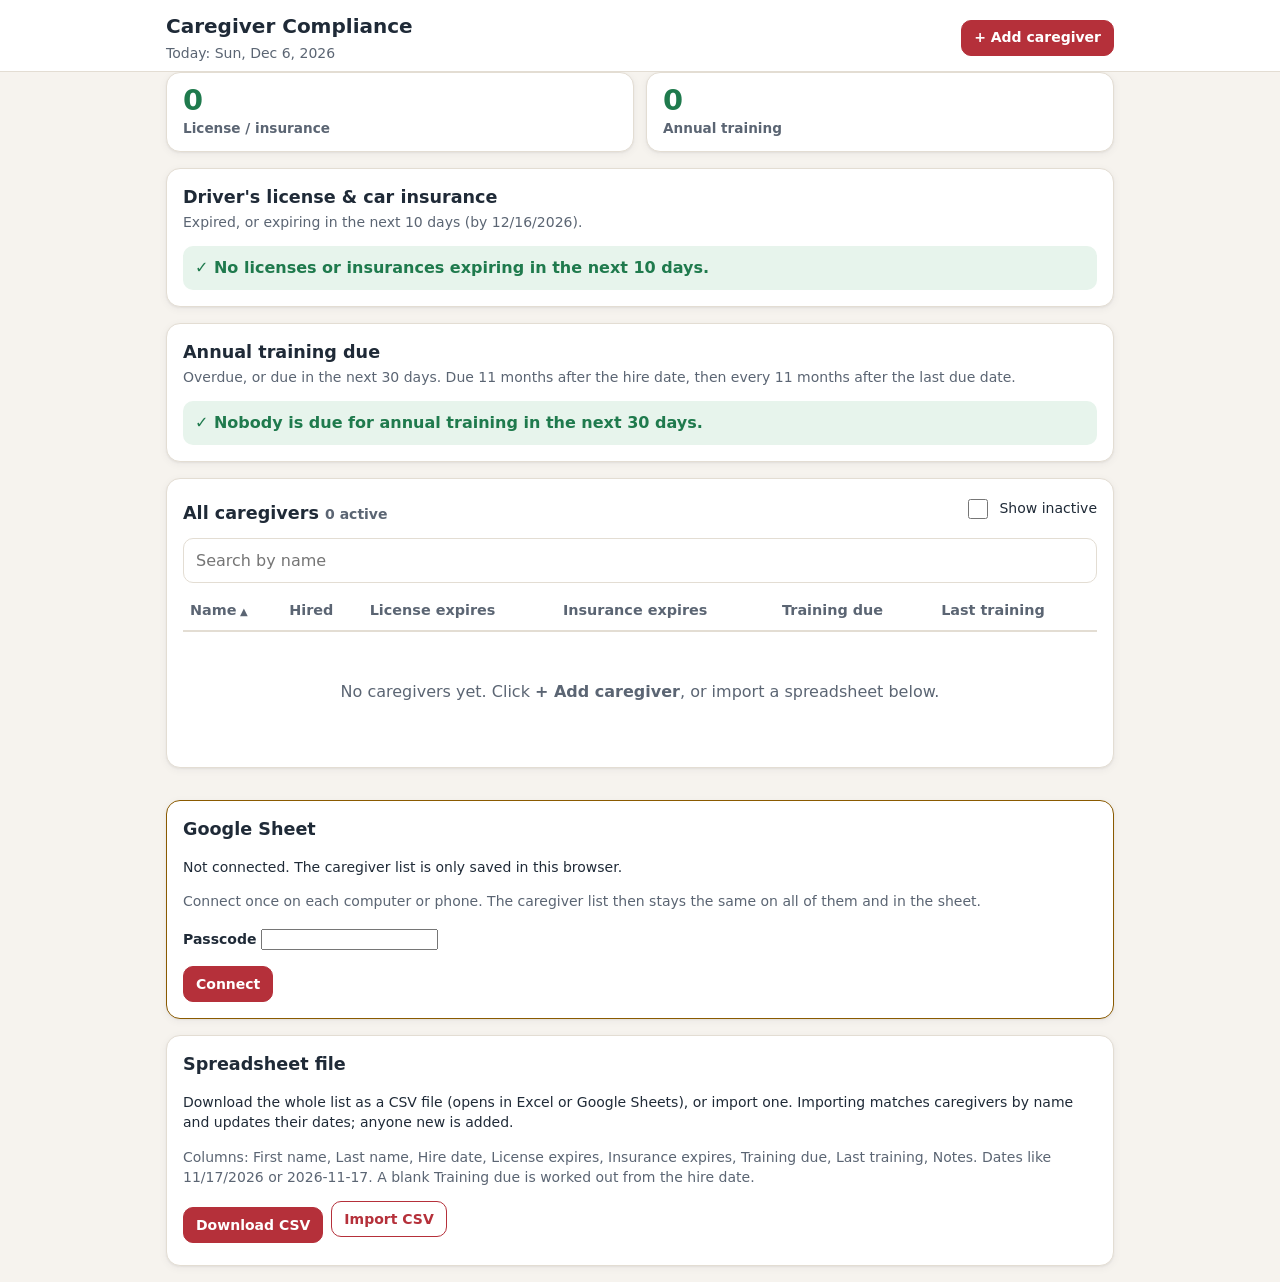
==== docs/caregivers/index.html @ 0ba03dc2 "Caregiver page: connect to the Google Sheet web app Co-Authored-By: Claude Opus 5.5 <noreply@anthrop" ====
<!doctype html>
<html lang="en">
<head>
  <meta charset="utf-8">
  <meta name="viewport" content="width=device-width, initial-scale=1, viewport-fit=cover">
  <!-- Only run this site's own code, and only talk to the Google Sheet script. -->
  <meta http-equiv="Content-Security-Policy" content="default-src 'self'; script-src 'self'; style-src 'self' https://fonts.googleapis.com; font-src https://fonts.gstatic.com; img-src 'self' data:; connect-src 'self' https://script.google.com https://script.googleusercontent.com; object-src 'none'; frame-src 'none'; base-uri 'none'; form-action 'self'">
  <meta name="referrer" content="no-referrer">
  <meta name="robots" content="noindex, nofollow">
  <title>Caregiver Compliance</title>
  <meta name="theme-color" content="#b5303a">
  <link rel="preconnect" href="https://fonts.googleapis.com">
  <link rel="preconnect" href="https://fonts.gstatic.com" crossorigin>
  <link href="https://fonts.googleapis.com/css2?family=Inter:wght@400;500;600;700&display=swap" rel="stylesheet">
  <link rel="stylesheet" href="style.css?v=1">
</head>
<body>
  <header class="top">
    <div class="wrap top-row">
      <div>
        <h1>Caregiver Compliance</h1>
        <p class="small muted today" id="today"></p>
      </div>
      <div class="top-actions">
        <button type="button" class="sync-pill" id="sync-pill" hidden></button>
        <button type="button" class="btn small" id="add-btn">+ Add caregiver</button>
      </div>
    </div>
  </header>

  <main class="wrap">
    <div class="tiles">
      <a class="tile" href="#docs-card"><span class="tile-num" id="docs-count">0</span><span class="tile-label">License / insurance</span></a>
      <a class="tile" href="#training-card"><span class="tile-num" id="training-count">0</span><span class="tile-label">Annual training</span></a>
      <a class="tile" href="#missing-card"><span class="tile-num" id="missing-count">0</span><span class="tile-label">Missing dates</span></a>
    </div>

    <section class="card alert-card" id="docs-card">
      <h2>Driver's license &amp; car insurance</h2>
      <p class="small muted" id="docs-sub"></p>
      <div id="docs-list"></div>
    </section>

    <section class="card alert-card" id="training-card">
      <h2>Annual training due</h2>
      <p class="small muted" id="training-sub"></p>
      <div id="training-list"></div>
    </section>

    <section class="card" id="missing-card">
      <details>
        <summary><h2>Missing dates <span class="muted small" id="missing-sum"></span></h2></summary>
        <p class="small muted">Active caregivers without a hire date, license or insurance date. They can't be tracked until it's entered.</p>
        <div id="missing-list"></div>
      </details>
    </section>

    <section class="card" id="all-card">
      <div class="all-head">
        <h2>All caregivers <span class="muted small" id="all-count"></span></h2>
        <label class="check small"><input type="checkbox" id="show-inactive"> Show inactive</label>
      </div>
      <input type="search" id="search" placeholder="Search by name" autocomplete="off" aria-label="Search caregivers">
      <div class="table-wrap">
        <table class="roster">
          <thead>
            <tr>
              <th><button type="button" data-sort="name">Name</button></th>
              <th><button type="button" data-sort="hireDate">Hired</button></th>
              <th><button type="button" data-sort="licenseExp">License expires</button></th>
              <th><button type="button" data-sort="insuranceExp">Insurance expires</button></th>
              <th><button type="button" data-sort="trainingDue">Training due</button></th>
              <th><button type="button" data-sort="lastTraining">Last training</button></th>
            </tr>
          </thead>
          <tbody id="roster"></tbody>
        </table>
      </div>
      <p class="empty" id="roster-empty" hidden>No caregivers yet. Click <b>+ Add caregiver</b>, or import a spreadsheet below.</p>
    </section>

    <section class="card data-card" id="sync-card">
      <h2>Google Sheet</h2>
      <p class="small" id="sync-status"></p>
      <form id="sync-form" autocomplete="off">
        <p class="small muted">Connect once on each computer or phone. The caregiver list then stays the same on all of them and in the sheet.</p>
        <label id="sync-url-wrap">Web app URL
          <input type="text" id="sync-url" placeholder="https://script.google.com/macros/s/…/exec" inputmode="url">
        </label>
        <label>Passcode
          <input type="password" id="sync-key" required autocomplete="current-password">
        </label>
        <button type="submit" class="btn small">Connect</button>
      </form>
      <div id="sync-connected" class="btn-row">
        <button type="button" class="btn small" id="sync-now-btn">Sync now</button>
        <button type="button" class="link danger" id="sync-off-btn">Disconnect this device</button>
      </div>
    </section>

    <section class="card">
      <h2>Spreadsheet file</h2>
      <p class="small">Download the whole list as a CSV file (opens in Excel or Google Sheets), or import one.
        Importing matches caregivers by name and updates their dates; anyone new is added.</p>
      <p class="small muted">Columns: First name, Last name, Hire date, License expires, Insurance expires, Training due, Last training, Notes. Dates like 11/17/2026 or 2026-11-17. A blank Training due is worked out from the hire date.</p>
      <div class="btn-row">
        <button type="button" class="btn small" id="export-btn">Download CSV</button>
        <label class="btn small ghost file-btn">Import CSV
          <input type="file" id="import-input" accept=".csv,text/csv">
        </label>
      </div>
    </section>
  </main>

  <!-- Add / edit a caregiver -->
  <dialog id="edit-dialog" aria-labelledby="ed-title">
    <form class="dialog-inner" id="edit-form" method="dialog">
      <div class="dialog-head">
        <h2 id="ed-title">Add caregiver</h2>
        <button type="button" class="icon-btn" data-close aria-label="Close">✕</button>
      </div>
      <div class="field-grid">
        <label>First name <input type="text" name="first" required autocomplete="off"></label>
        <label>Last name <input type="text" name="last" required autocomplete="off"></label>
      </div>
      <label>Hire date <input type="date" name="hireDate"></label>
      <div class="field-grid">
        <label>Driver's license expires <input type="date" name="licenseExp"></label>
        <label>Car insurance expires <input type="date" name="insuranceExp"></label>
      </div>
      <div class="field-grid">
        <label>Annual training due <input type="date" name="trainingDue"></label>
        <label>Last training completed <input type="date" name="lastTraining"></label>
      </div>
      <p class="small muted hint" id="ed-due-hint"></p>
      <label>Notes <textarea name="notes" rows="2"></textarea></label>
      <label class="check"><input type="checkbox" name="inactive"> Inactive (no longer working — hidden from the lists)</label>
      <div class="dialog-foot">
        <button type="button" class="link danger" id="ed-delete" hidden>Delete caregiver</button>
        <span class="spacer"></span>
        <button type="button" class="btn ghost" data-close>Cancel</button>
        <button type="submit" class="btn" value="save">Save</button>
      </div>
    </form>
  </dialog>

  <!-- Mark annual training completed -->
  <dialog id="done-dialog" aria-labelledby="dd-title">
    <form class="dialog-inner" id="done-form" method="dialog">
      <div class="dialog-head">
        <h2 id="dd-title">Training completed</h2>
        <button type="button" class="icon-btn" data-close aria-label="Close">✕</button>
      </div>
      <p id="dd-info"></p>
      <label>Date completed <input type="date" name="completed" required></label>
      <p class="next-due" id="dd-next"></p>
      <div class="dialog-foot">
        <span class="spacer"></span>
        <button type="button" class="btn ghost" data-close>Cancel</button>
        <button type="submit" class="btn" value="save">Mark completed</button>
      </div>
    </form>
  </dialog>

  <div id="toast" role="status" aria-live="polite" hidden><span id="toast-msg"></span><button type="button" id="toast-undo" hidden>Undo</button></div>

  <script src="config.js?v=2"></script>
  <script src="app.js?v=1"></script>
</body>
</html>
---- docs/caregivers/style.css ----
:root {
  --bg: #f6f3ee;
  --card: #ffffff;
  --ink: #1f2a37;
  --muted: #5b6573;
  --line: #e3ddd3;
  --accent: #b5303a;
  --accent-ink: #ffffff;
  --accent-soft: #f8e7e8;
  --good: #1f7a4d;
  --good-bg: #e7f4ec;
  --warn: #8a5a00;
  --warn-bg: #fdf2dc;
  --shadow: 0 1px 2px rgba(31, 42, 55, .06), 0 2px 8px rgba(31, 42, 55, .05);
}
@media (prefers-color-scheme: dark) {
  :root:not([data-theme="light"]) {
    --bg: #15191f;
    --card: #1e242c;
    --ink: #e8ecf1;
    --muted: #a3adba;
    --line: #313a45;
    --accent: #e0606a;
    --accent-ink: #15191f;
    --accent-soft: #3a1f22;
    --good: #6cd19d;
    --good-bg: #183026;
    --warn: #f0c060;
    --warn-bg: #3a2f17;
    --shadow: none;
  }
}

* { box-sizing: border-box; }
html { -webkit-text-size-adjust: 100%; }
body {
  margin: 0;
  background: var(--bg);
  color: var(--ink);
  font: 16px/1.45 Inter, system-ui, -apple-system, "Segoe UI", sans-serif;
  padding-bottom: env(safe-area-inset-bottom);
}
.wrap { max-width: 760px; margin: 0 auto; padding: 0 16px; }
h1 { font-size: 1.25rem; margin: 0; }
h2 { font-size: 1.1rem; margin: 0 0 .25rem; }
h3 { font-size: .95rem; margin: 1.25rem 0 .5rem; }
.muted { color: var(--muted); }
.small { font-size: .875rem; }
[hidden] { display: none !important; }

/* Header and tabs */
.top {
  position: sticky; top: 0; z-index: 5;
  background: var(--card);
  border-bottom: 1px solid var(--line);
  padding-top: env(safe-area-inset-top);
}
.top-row { display: flex; align-items: center; justify-content: space-between; gap: 12px; padding-top: 12px; padding-bottom: 8px; }

main { padding-top: 16px; padding-bottom: 48px; }

/* Form controls */
input[type="text"], input[type="search"], input[type="date"], input[type="datetime-local"], select, textarea {
  width: 100%; font: inherit; color: var(--ink); background: var(--card);
  border: 1px solid var(--line); border-radius: 10px; padding: 10px 12px; min-height: 44px;
}
textarea { resize: vertical; }
input:focus, select:focus, textarea:focus, button:focus-visible, a:focus-visible {
  outline: 2px solid var(--accent); outline-offset: 1px;
}
label { display: block; font-weight: 600; font-size: .875rem; margin-bottom: 12px; }
label > input, label > select, label > textarea { margin-top: 4px; font-weight: 400; }
label.check { display: flex; align-items: center; gap: 8px; font-weight: 500; }
label.check input { width: 20px; height: 20px; }
.field-grid { display: grid; grid-template-columns: 1fr 1fr; gap: 0 12px; }
.field-grid.three { grid-template-columns: 2fr 1fr 1fr; }
@media (max-width: 480px) { .field-grid, .field-grid.three { grid-template-columns: 1fr; } }

.btn {
  display: inline-flex; align-items: center; justify-content: center; gap: 6px;
  min-height: 44px; padding: 0 16px; border-radius: 10px;
  background: var(--accent); color: var(--accent-ink); border: 1px solid var(--accent);
  font: inherit; font-weight: 600; text-decoration: none; cursor: pointer; white-space: nowrap;
}
.btn.ghost { background: transparent; color: var(--accent); }
.btn.small { min-height: 36px; padding: 0 12px; font-size: .875rem; }
.btn.on { background: var(--good-bg); color: var(--good); border-color: var(--good); }
.btn:disabled { opacity: .5; cursor: default; }
.link { background: none; border: 0; padding: 4px 0; color: var(--accent); font: inherit; font-size: .875rem; font-weight: 600; cursor: pointer; text-decoration: underline; }
.link.danger { color: var(--muted); }
.icon-btn { background: none; border: 0; font-size: 1.1rem; color: var(--muted); width: 44px; height: 44px; cursor: pointer; border-radius: 10px; flex: none; }
.file-btn { position: relative; overflow: hidden; }
.file-btn input { position: absolute; inset: 0; opacity: 0; cursor: pointer; }

/* Cards and lists */
.card { background: var(--card); border: 1px solid var(--line); border-radius: 14px; padding: 16px; box-shadow: var(--shadow); margin-bottom: 16px; }
.filters { margin-bottom: 8px; }
.filters > input { margin-bottom: 8px; }
.filter-row { display: grid; grid-template-columns: 1fr 1fr; gap: 12px; }
.filter-row label { margin-bottom: 0; }
.list-actions { display: flex; justify-content: space-between; align-items: center; gap: 12px; margin: 8px 0 12px; font-size: .875rem; flex-wrap: wrap; }

.empty { text-align: center; color: var(--muted); padding: 32px 16px; }

.data-card { margin-top: 32px; }

/* Dialogs */
dialog {
  border: 0; padding: 0; border-radius: 16px; background: var(--card); color: var(--ink);
  width: min(560px, calc(100vw - 24px)); max-height: calc(100dvh - 24px);
  box-shadow: 0 10px 40px rgba(0, 0, 0, .25);
}
dialog::backdrop { background: rgba(15, 20, 26, .5); }
.dialog-inner { padding: 16px; }
.dialog-head { display: flex; justify-content: space-between; align-items: flex-start; gap: 8px; margin-bottom: 12px; }
.dialog-head h2 { font-size: 1.2rem; }
.dialog-foot { display: flex; align-items: center; gap: 8px; margin-top: 8px; flex-wrap: wrap; }
.spacer { flex: 1; }
.pd-actions { display: flex; gap: 8px; flex-wrap: wrap; margin-bottom: 16px; }
.pd-actions .btn { flex: 1 1 auto; }
.pd-notes textarea { font-size: .95rem; }
.pd-footer { margin: 16px 0 0; }

#toast {
  position: fixed; left: 50%; bottom: calc(20px + env(safe-area-inset-bottom)); transform: translateX(-50%);
  background: var(--ink); color: var(--card); padding: 10px 16px; border-radius: 10px;
  font-size: .9rem; z-index: 50; max-width: calc(100vw - 32px); box-shadow: 0 4px 16px rgba(0,0,0,.2);
}

/* Google Sheet sync */
.top-actions { display: flex; align-items: center; gap: 8px; }
.sync-pill {
  border: 0; background: var(--good-bg); color: var(--good); font: inherit; font-size: .75rem; font-weight: 600;
  border-radius: 999px; padding: 4px 10px; cursor: pointer; white-space: nowrap;
}
.sync-pill:not(.ok):not(.bad) { background: var(--accent-soft); color: var(--muted); }
.sync-pill.bad { background: var(--warn-bg); color: var(--warn); }
#sync-form .btn { margin-top: 4px; }
@media (max-width: 420px) { h1 { font-size: 1.05rem; } .top-row .btn.small { padding: 0 10px; } }


/* Caregiver compliance */
.wrap { max-width: 980px; }
.today { margin: 2px 0 0; }
.btn-row { display: flex; gap: 8px; flex-wrap: wrap; align-items: center; margin-top: 12px; }
.tiles { display: grid; grid-template-columns: repeat(auto-fit, minmax(150px, 1fr)); gap: 12px; margin-bottom: 16px; }
.tile {
  display: flex; flex-direction: column; gap: 2px; text-decoration: none; color: var(--ink);
  background: var(--card); border: 1px solid var(--line); border-radius: 14px; padding: 12px 16px; box-shadow: var(--shadow);
}
.tile-num { font-size: 1.8rem; font-weight: 700; line-height: 1.1; color: var(--good); }
.tile.hot .tile-num { color: var(--accent); }
.tile-label { font-size: .85rem; color: var(--muted); font-weight: 600; }
.alert-card h2, #missing-card h2 { margin-bottom: 0; }
.alert-card > .small, #missing-card > .small { margin-top: 2px; }
.row { display: flex; align-items: center; gap: 12px; padding: 10px 0; border-top: 1px solid var(--line); flex-wrap: wrap; }
.row:first-child { border-top: 0; }
.row-main { flex: 1 1 260px; min-width: 0; display: flex; flex-direction: column; }
.row-name { background: none; border: 0; padding: 0; font: inherit; font-weight: 600; color: inherit; cursor: pointer; text-align: left; }
.row-name:hover { color: var(--accent); text-decoration: underline; }
.row-what { font-size: .9rem; color: var(--muted); }
.row-status { font-size: .85rem; font-weight: 600; color: var(--ink); }
.row-status.soon { color: var(--warn); }
.row-status.late { color: var(--accent); }
.row-btns { display: flex; gap: 8px; flex-wrap: wrap; }
.row.compact { padding: 6px 0; }
.all-clear { margin: 8px 0 0; padding: 10px 12px; border-radius: 10px; background: var(--good-bg); color: var(--good); font-weight: 600; }
.all-head { display: flex; justify-content: space-between; align-items: baseline; gap: 12px; flex-wrap: wrap; margin-bottom: 8px; }
.all-head label { margin: 0; }
.table-wrap { overflow-x: auto; margin: 8px -16px 0; padding: 0 16px; }
.roster { width: 100%; border-collapse: collapse; font-size: .9rem; }
.roster th { text-align: left; white-space: nowrap; border-bottom: 2px solid var(--line); }
.roster th button { background: none; border: 0; font: inherit; font-weight: 700; color: var(--muted); padding: 8px 6px; cursor: pointer; }
.roster th[aria-sort="ascending"] button::after { content: " ▲"; font-size: .7em; }
.roster th[aria-sort="descending"] button::after { content: " ▼"; font-size: .7em; }
.roster td { padding: 8px 6px; border-bottom: 1px solid var(--line); white-space: nowrap; font-variant-numeric: tabular-nums; }
.roster td.name { font-weight: 600; white-space: normal; min-width: 140px; }
.roster tbody tr { cursor: pointer; }
.roster tbody tr:hover, .roster tbody tr:focus { background: var(--accent-soft); outline: none; }
.roster td.soon { color: var(--warn); font-weight: 600; }
.roster td.late { color: var(--accent); font-weight: 700; }
.roster td.none { color: var(--muted); }
.roster tr.inactive td { color: var(--muted); }
.tag { font-size: .7rem; font-weight: 600; background: var(--line); color: var(--muted); border-radius: 999px; padding: 1px 6px; }
.hint { margin: -6px 0 12px; min-height: 1em; }
.next-due { background: var(--good-bg); color: var(--ink); border-radius: 10px; padding: 10px 12px; }
.warn-card { border-color: var(--warn); }
#toast { display: flex; align-items: center; gap: 14px; }
#toast-undo { background: none; border: 0; color: inherit; font: inherit; font-weight: 700; text-decoration: underline; cursor: pointer; padding: 0; }
.card { scroll-margin-top: 90px; }
#missing-card summary { cursor: pointer; list-style: none; }
#missing-card summary::-webkit-details-marker { display: none; }
#missing-card summary h2::before { content: "▸ "; color: var(--muted); }
#missing-card details[open] summary h2::before { content: "▾ "; }
#missing-card details[open] #missing-sum { display: none; }
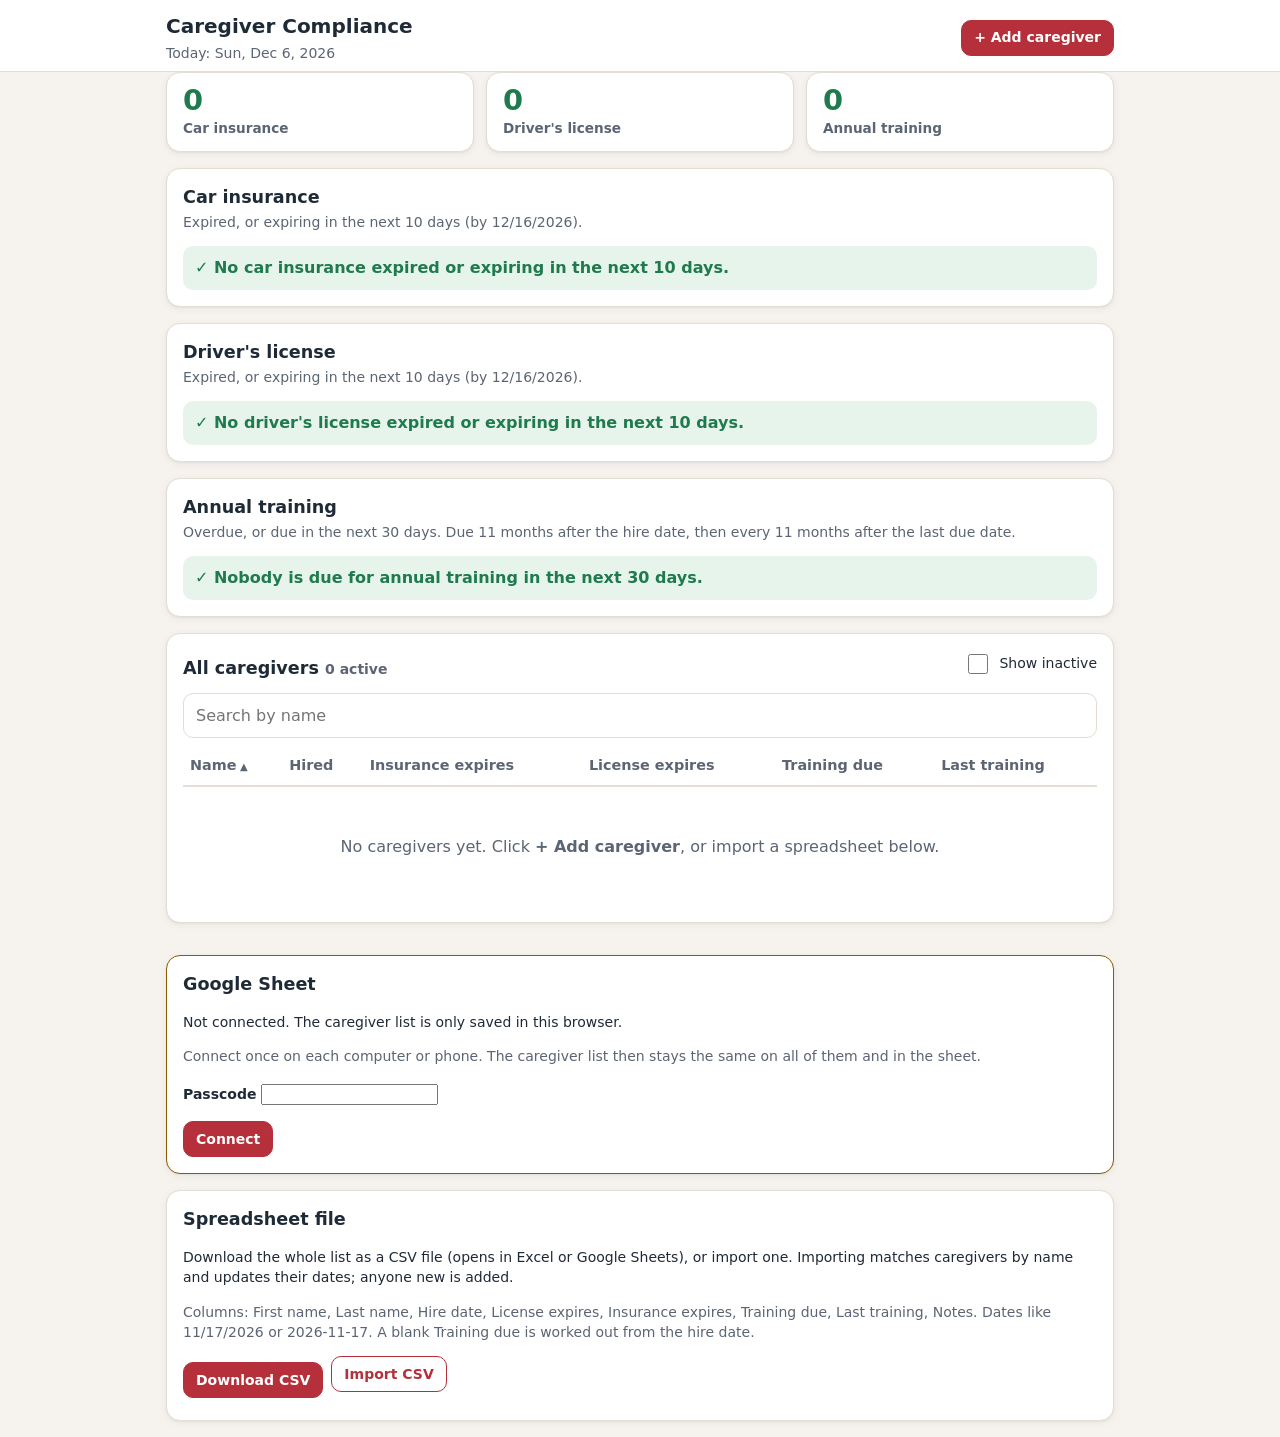
==== commit f59107cc: "Caregiver page: separate Car insurance, Driver's license and Annual training lists Each list has its" ====
--- a/docs/caregivers/index.html
+++ b/docs/caregivers/index.html
@@ -12,7 +12,7 @@
   <link rel="preconnect" href="https://fonts.googleapis.com">
   <link rel="preconnect" href="https://fonts.gstatic.com" crossorigin>
   <link href="https://fonts.googleapis.com/css2?family=Inter:wght@400;500;600;700&display=swap" rel="stylesheet">
-  <link rel="stylesheet" href="style.css?v=1">
+  <link rel="stylesheet" href="style.css?v=2">
 </head>
 <body>
   <header class="top">
@@ -30,19 +30,26 @@
 
   <main class="wrap">
     <div class="tiles">
-      <a class="tile" href="#docs-card"><span class="tile-num" id="docs-count">0</span><span class="tile-label">License / insurance</span></a>
+      <a class="tile" href="#insuranceExp-card"><span class="tile-num" id="insuranceExp-count">0</span><span class="tile-label">Car insurance</span></a>
+      <a class="tile" href="#licenseExp-card"><span class="tile-num" id="licenseExp-count">0</span><span class="tile-label">Driver's license</span></a>
       <a class="tile" href="#training-card"><span class="tile-num" id="training-count">0</span><span class="tile-label">Annual training</span></a>
       <a class="tile" href="#missing-card"><span class="tile-num" id="missing-count">0</span><span class="tile-label">Missing dates</span></a>
     </div>
 
-    <section class="card alert-card" id="docs-card">
-      <h2>Driver's license &amp; car insurance</h2>
-      <p class="small muted" id="docs-sub"></p>
-      <div id="docs-list"></div>
+    <section class="card alert-card" id="insuranceExp-card">
+      <h2>Car insurance</h2>
+      <p class="small muted" id="insuranceExp-sub"></p>
+      <div id="insuranceExp-list"></div>
+    </section>
+
+    <section class="card alert-card" id="licenseExp-card">
+      <h2>Driver's license</h2>
+      <p class="small muted" id="licenseExp-sub"></p>
+      <div id="licenseExp-list"></div>
     </section>
 
     <section class="card alert-card" id="training-card">
-      <h2>Annual training due</h2>
+      <h2>Annual training</h2>
       <p class="small muted" id="training-sub"></p>
       <div id="training-list"></div>
     </section>
@@ -67,8 +74,8 @@
             <tr>
               <th><button type="button" data-sort="name">Name</button></th>
               <th><button type="button" data-sort="hireDate">Hired</button></th>
+              <th><button type="button" data-sort="insuranceExp">Insurance expires</button></th>
               <th><button type="button" data-sort="licenseExp">License expires</button></th>
-              <th><button type="button" data-sort="insuranceExp">Insurance expires</button></th>
               <th><button type="button" data-sort="trainingDue">Training due</button></th>
               <th><button type="button" data-sort="lastTraining">Last training</button></th>
             </tr>
@@ -144,6 +151,23 @@
     </form>
   </dialog>
 
+  <!-- New license / insurance expiration date -->
+  <dialog id="renew-dialog" aria-labelledby="rd-title">
+    <form class="dialog-inner" id="renew-form" method="dialog">
+      <div class="dialog-head">
+        <h2 id="rd-title">New expiration date</h2>
+        <button type="button" class="icon-btn" data-close aria-label="Close">✕</button>
+      </div>
+      <p id="rd-info"></p>
+      <label><span id="rd-label">New expiration date</span> <input type="date" name="date" required></label>
+      <div class="dialog-foot">
+        <span class="spacer"></span>
+        <button type="button" class="btn ghost" data-close>Cancel</button>
+        <button type="submit" class="btn" value="save">Save</button>
+      </div>
+    </form>
+  </dialog>
+
   <!-- Mark annual training completed -->
   <dialog id="done-dialog" aria-labelledby="dd-title">
     <form class="dialog-inner" id="done-form" method="dialog">
@@ -165,6 +189,6 @@
   <div id="toast" role="status" aria-live="polite" hidden><span id="toast-msg"></span><button type="button" id="toast-undo" hidden>Undo</button></div>
 
   <script src="config.js?v=2"></script>
-  <script src="app.js?v=1"></script>
+  <script src="app.js?v=2"></script>
 </body>
 </html>
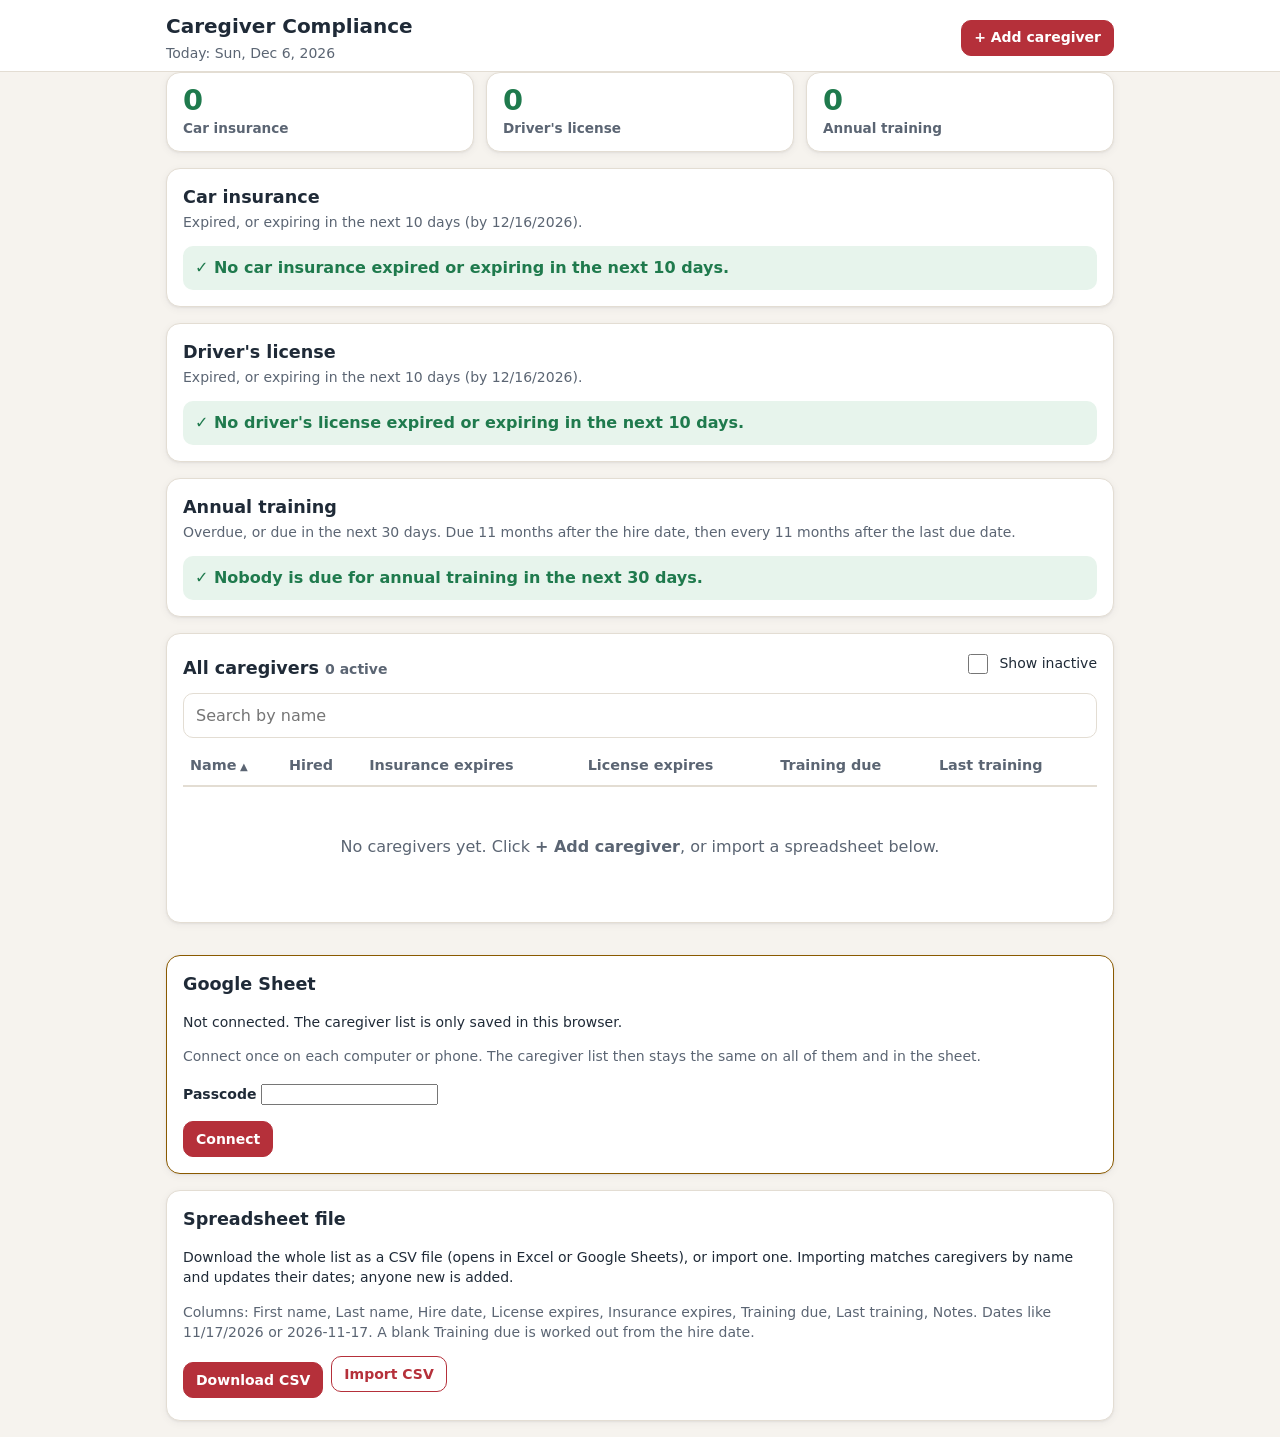
==== commit bd6c9b0c: "Caregiver page: one-click Make inactive button On every row of the lists and the All caregivers tabl" ====
--- a/docs/caregivers/index.html
+++ b/docs/caregivers/index.html
@@ -12,7 +12,7 @@
   <link rel="preconnect" href="https://fonts.googleapis.com">
   <link rel="preconnect" href="https://fonts.gstatic.com" crossorigin>
   <link href="https://fonts.googleapis.com/css2?family=Inter:wght@400;500;600;700&display=swap" rel="stylesheet">
-  <link rel="stylesheet" href="style.css?v=2">
+  <link rel="stylesheet" href="style.css?v=3">
 </head>
 <body>
   <header class="top">
@@ -78,6 +78,7 @@
               <th><button type="button" data-sort="licenseExp">License expires</button></th>
               <th><button type="button" data-sort="trainingDue">Training due</button></th>
               <th><button type="button" data-sort="lastTraining">Last training</button></th>
+              <th class="act-col"><span class="sr-only">Active?</span></th>
             </tr>
           </thead>
           <tbody id="roster"></tbody>
@@ -144,6 +145,7 @@
       <label class="check"><input type="checkbox" name="inactive"> Inactive (no longer working — hidden from the lists)</label>
       <div class="dialog-foot">
         <button type="button" class="link danger" id="ed-delete" hidden>Delete caregiver</button>
+        <button type="button" class="btn small ghost" id="ed-inactive" hidden>Make inactive</button>
         <span class="spacer"></span>
         <button type="button" class="btn ghost" data-close>Cancel</button>
         <button type="submit" class="btn" value="save">Save</button>
@@ -189,6 +191,6 @@
   <div id="toast" role="status" aria-live="polite" hidden><span id="toast-msg"></span><button type="button" id="toast-undo" hidden>Undo</button></div>
 
   <script src="config.js?v=2"></script>
-  <script src="app.js?v=2"></script>
+  <script src="app.js?v=3"></script>
 </body>
 </html>
--- a/docs/caregivers/style.css
+++ b/docs/caregivers/style.css
@@ -193,3 +193,9 @@
 #missing-card summary h2::before { content: "▸ "; color: var(--muted); }
 #missing-card details[open] summary h2::before { content: "▾ "; }
 #missing-card details[open] #missing-sum { display: none; }
+.roster td.act-col { text-align: right; padding-top: 4px; padding-bottom: 4px; }
+.roster .act-col .btn { min-height: 32px; }
+.row-btns .link { padding: 0 4px; }
+.sr-only { position: absolute; width: 1px; height: 1px; overflow: hidden; clip: rect(0 0 0 0); white-space: nowrap; }
+.btn.grey { color: var(--muted); border-color: var(--line); }
+.btn.grey:hover { color: var(--accent); border-color: var(--accent); }
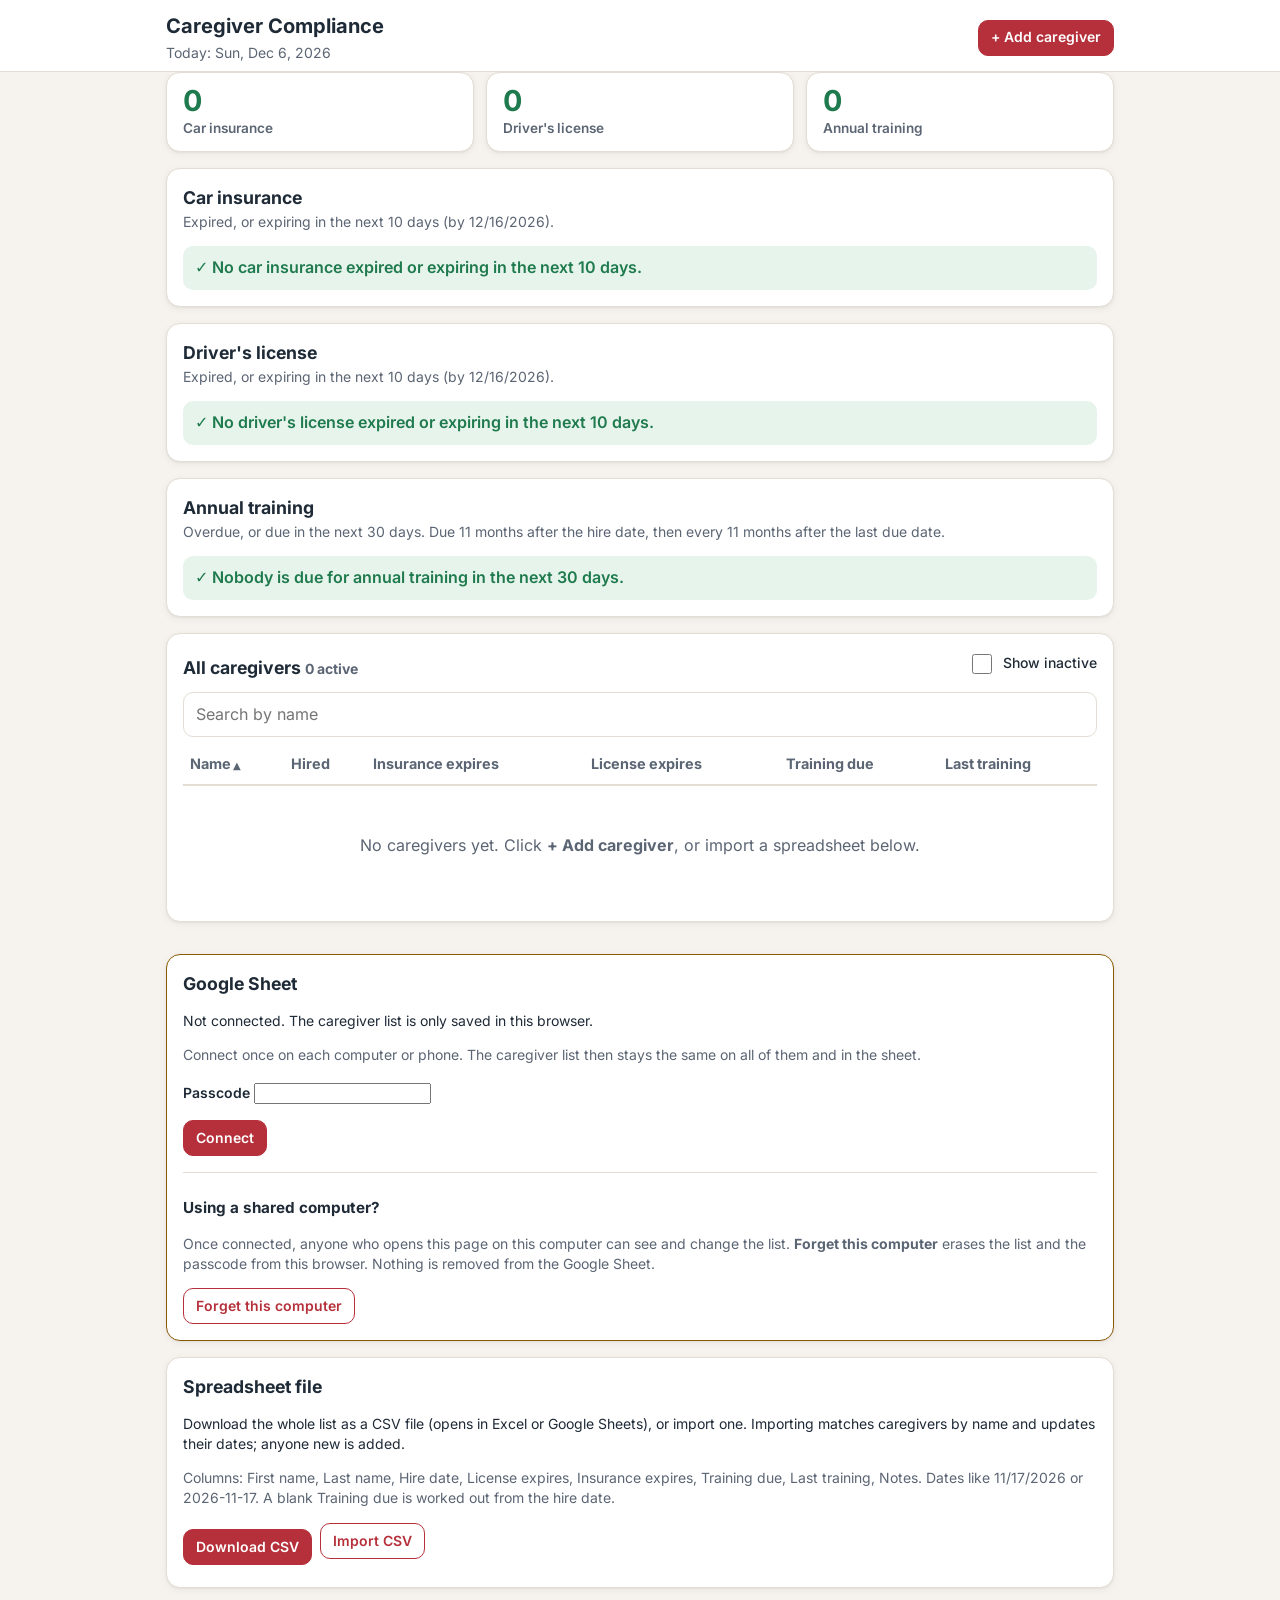
==== commit ce0e155e: "Caregiver page: Forget this computer, no lockout, self-hosted font - Forget this computer erases the" ====
--- a/docs/caregivers/index.html
+++ b/docs/caregivers/index.html
@@ -4,15 +4,12 @@
   <meta charset="utf-8">
   <meta name="viewport" content="width=device-width, initial-scale=1, viewport-fit=cover">
   <!-- Only run this site's own code, and only talk to the Google Sheet script. -->
-  <meta http-equiv="Content-Security-Policy" content="default-src 'self'; script-src 'self'; style-src 'self' https://fonts.googleapis.com; font-src https://fonts.gstatic.com; img-src 'self' data:; connect-src 'self' https://script.google.com https://script.googleusercontent.com; object-src 'none'; frame-src 'none'; base-uri 'none'; form-action 'self'">
+  <meta http-equiv="Content-Security-Policy" content="default-src 'self'; script-src 'self'; style-src 'self'; font-src 'self'; img-src 'self' data:; connect-src 'self' https://script.google.com https://script.googleusercontent.com; object-src 'none'; frame-src 'none'; base-uri 'none'; form-action 'self'">
   <meta name="referrer" content="no-referrer">
   <meta name="robots" content="noindex, nofollow">
   <title>Caregiver Compliance</title>
   <meta name="theme-color" content="#b5303a">
-  <link rel="preconnect" href="https://fonts.googleapis.com">
-  <link rel="preconnect" href="https://fonts.gstatic.com" crossorigin>
-  <link href="https://fonts.googleapis.com/css2?family=Inter:wght@400;500;600;700&display=swap" rel="stylesheet">
-  <link rel="stylesheet" href="style.css?v=3">
+  <link rel="stylesheet" href="style.css?v=4">
 </head>
 <body>
   <header class="top">
@@ -104,6 +101,12 @@
         <button type="button" class="btn small" id="sync-now-btn">Sync now</button>
         <button type="button" class="link danger" id="sync-off-btn">Disconnect this device</button>
       </div>
+      <p class="small warn-note" id="weak-note" hidden>Your passcode is short, so it could eventually be guessed. Change it to at least 12 characters (for example four unrelated words) under Apps Script → Project Settings → Script properties, then connect again.</p>
+      <div class="forget">
+        <h3>Using a shared computer?</h3>
+        <p class="small muted">Once connected, anyone who opens this page on this computer can see and change the list. <b>Forget this computer</b> erases the list and the passcode from this browser. Nothing is removed from the Google Sheet.</p>
+        <button type="button" class="btn small ghost" id="forget-btn">Forget this computer</button>
+      </div>
     </section>
 
     <section class="card">
@@ -132,17 +135,17 @@
         <label>Last name <input type="text" name="last" required autocomplete="off"></label>
       </div>
       <label>Hire date <input type="date" name="hireDate"></label>
+      <p class="small muted hint" id="ed-due-hint"></p>
       <div class="field-grid">
         <label>Driver's license expires <input type="date" name="licenseExp"></label>
         <label>Car insurance expires <input type="date" name="insuranceExp"></label>
       </div>
-      <div class="field-grid">
+      <div class="field-grid" id="ed-training-fields">
         <label>Annual training due <input type="date" name="trainingDue"></label>
         <label>Last training completed <input type="date" name="lastTraining"></label>
       </div>
-      <p class="small muted hint" id="ed-due-hint"></p>
       <label>Notes <textarea name="notes" rows="2"></textarea></label>
-      <label class="check"><input type="checkbox" name="inactive"> Inactive (no longer working — hidden from the lists)</label>
+      <label class="check" id="ed-inactive-wrap"><input type="checkbox" name="inactive"> Inactive (no longer working — hidden from the lists)</label>
       <div class="dialog-foot">
         <button type="button" class="link danger" id="ed-delete" hidden>Delete caregiver</button>
         <button type="button" class="btn small ghost" id="ed-inactive" hidden>Make inactive</button>
@@ -191,6 +194,6 @@
   <div id="toast" role="status" aria-live="polite" hidden><span id="toast-msg"></span><button type="button" id="toast-undo" hidden>Undo</button></div>
 
   <script src="config.js?v=2"></script>
-  <script src="app.js?v=3"></script>
+  <script src="app.js?v=5"></script>
 </body>
 </html>
--- a/docs/caregivers/style.css
+++ b/docs/caregivers/style.css
@@ -1,3 +1,8 @@
+/* Inter (SIL Open Font License, see fonts/Inter-LICENSE.txt), served from this site. */
+@font-face {
+  font-family: Inter; font-style: normal; font-weight: 100 900; font-display: swap;
+  src: url("fonts/inter-latin.woff2") format("woff2");
+}
 :root {
   --bg: #f6f3ee;
   --card: #ffffff;
@@ -199,3 +204,5 @@
 .sr-only { position: absolute; width: 1px; height: 1px; overflow: hidden; clip: rect(0 0 0 0); white-space: nowrap; }
 .btn.grey { color: var(--muted); border-color: var(--line); }
 .btn.grey:hover { color: var(--accent); border-color: var(--accent); }
+.warn-note { background: var(--warn-bg); color: var(--warn); border-radius: 10px; padding: 10px 12px; font-weight: 600; }
+.forget { border-top: 1px solid var(--line); margin-top: 16px; padding-top: 4px; }
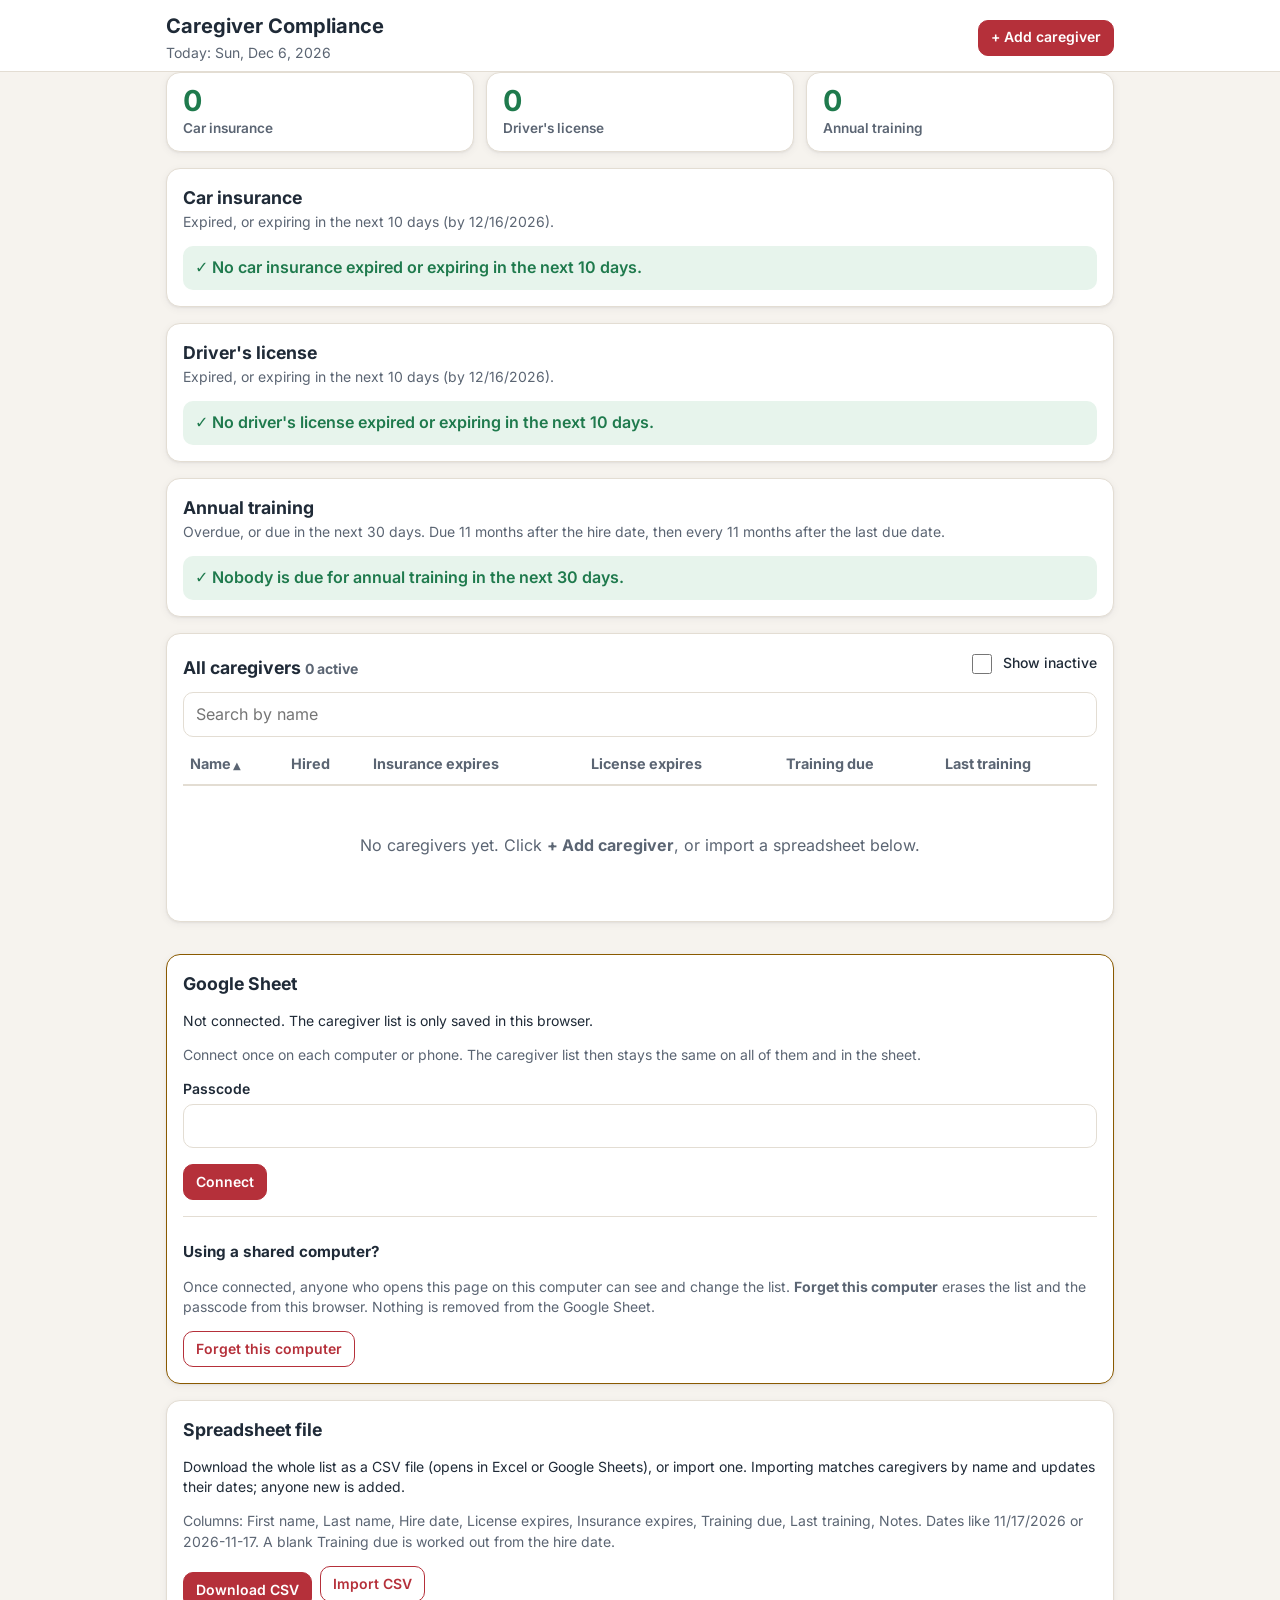
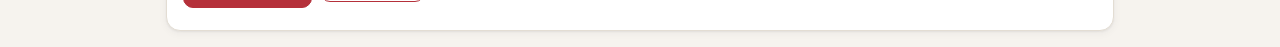
==== commit e477b203: "Add Supervisory Visits page: 90-day visit due dates, scheduling and completion New page at docs/visi" ====
--- a/docs/caregivers/index.html
+++ b/docs/caregivers/index.html
@@ -9,7 +9,7 @@
   <meta name="robots" content="noindex, nofollow">
   <title>Caregiver Compliance</title>
   <meta name="theme-color" content="#b5303a">
-  <link rel="stylesheet" href="style.css?v=4">
+  <link rel="stylesheet" href="style.css?v=5">
 </head>
 <body>
   <header class="top">
--- a/docs/caregivers/style.css
+++ b/docs/caregivers/style.css
@@ -65,7 +65,7 @@
 main { padding-top: 16px; padding-bottom: 48px; }
 
 /* Form controls */
-input[type="text"], input[type="search"], input[type="date"], input[type="datetime-local"], select, textarea {
+input[type="text"], input[type="password"], input[type="search"], input[type="date"], input[type="datetime-local"], select, textarea {
   width: 100%; font: inherit; color: var(--ink); background: var(--card);
   border: 1px solid var(--line); border-radius: 10px; padding: 10px 12px; min-height: 44px;
 }
@@ -172,7 +172,7 @@
 .all-clear { margin: 8px 0 0; padding: 10px 12px; border-radius: 10px; background: var(--good-bg); color: var(--good); font-weight: 600; }
 .all-head { display: flex; justify-content: space-between; align-items: baseline; gap: 12px; flex-wrap: wrap; margin-bottom: 8px; }
 .all-head label { margin: 0; }
-.table-wrap { overflow-x: auto; margin: 8px -16px 0; padding: 0 16px; }
+.table-wrap { overflow-x: auto; margin: 8px -16px 0; padding: 0 16px; position: relative; }
 .roster { width: 100%; border-collapse: collapse; font-size: .9rem; }
 .roster th { text-align: left; white-space: nowrap; border-bottom: 2px solid var(--line); }
 .roster th button { background: none; border: 0; font: inherit; font-weight: 700; color: var(--muted); padding: 8px 6px; cursor: pointer; }
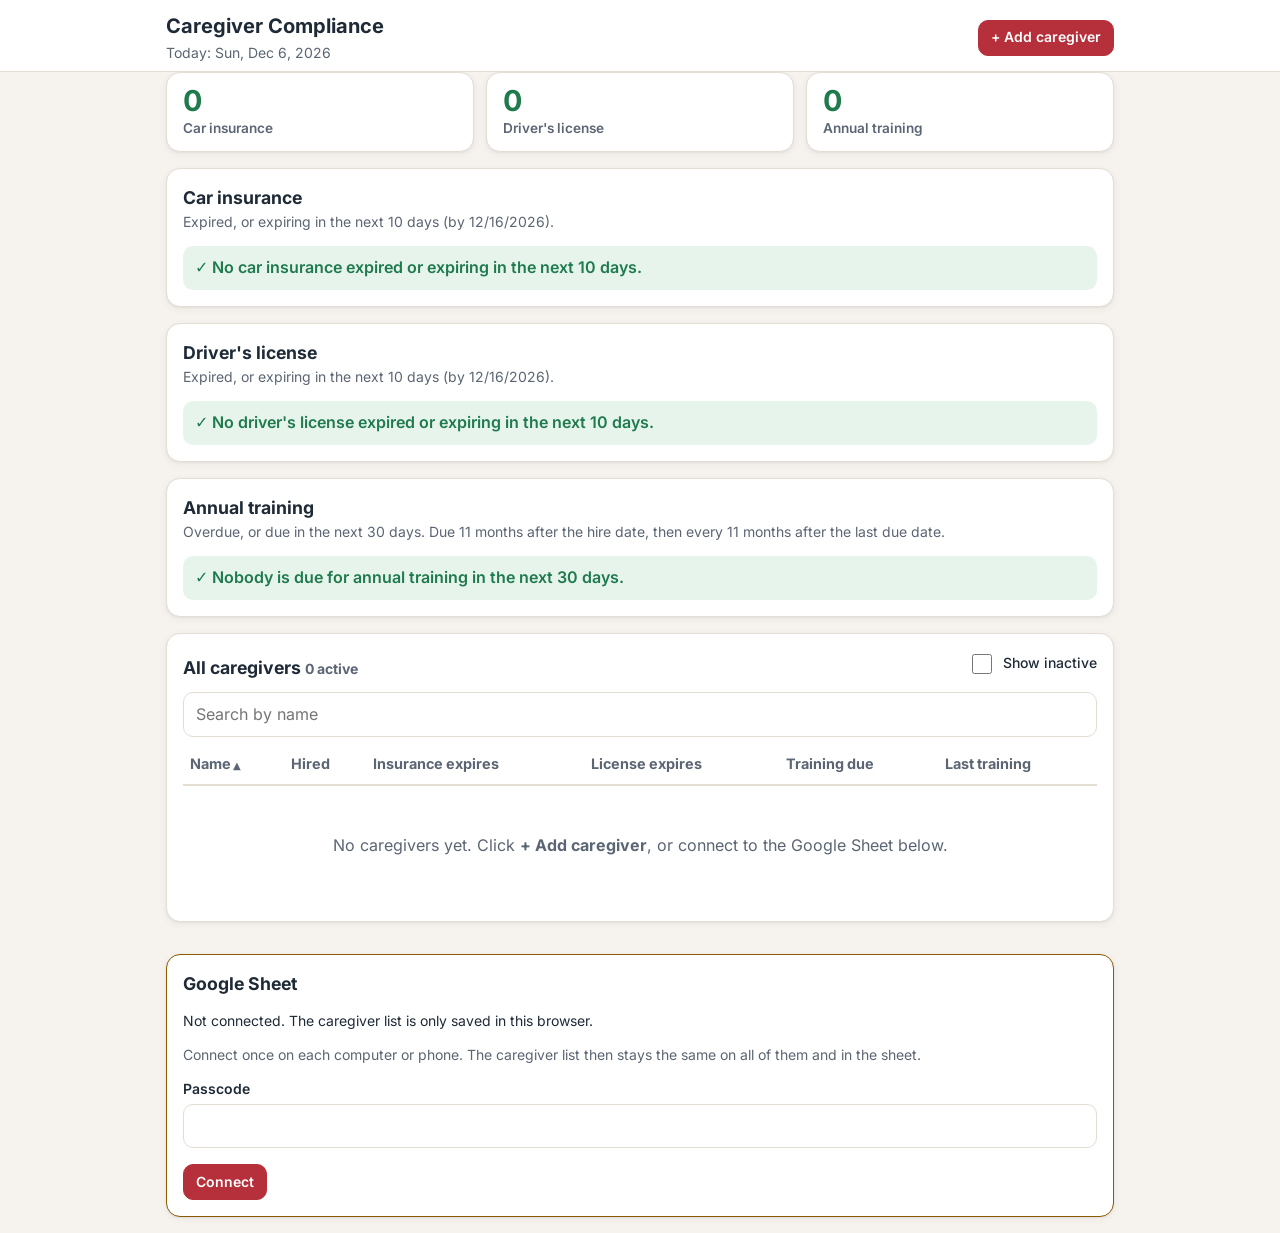
==== commit 4f40df8f: "Caregiver page: remove the Spreadsheet file and shared-computer sections The Google Sheet now holds " ====
--- a/docs/caregivers/index.html
+++ b/docs/caregivers/index.html
@@ -81,7 +81,7 @@
           <tbody id="roster"></tbody>
         </table>
       </div>
-      <p class="empty" id="roster-empty" hidden>No caregivers yet. Click <b>+ Add caregiver</b>, or import a spreadsheet below.</p>
+      <p class="empty" id="roster-empty" hidden>No caregivers yet. Click <b>+ Add caregiver</b>, or connect to the Google Sheet below.</p>
     </section>
 
     <section class="card data-card" id="sync-card">
@@ -102,25 +102,8 @@
         <button type="button" class="link danger" id="sync-off-btn">Disconnect this device</button>
       </div>
       <p class="small warn-note" id="weak-note" hidden>Your passcode is short, so it could eventually be guessed. Change it to at least 12 characters (for example four unrelated words) under Apps Script → Project Settings → Script properties, then connect again.</p>
-      <div class="forget">
-        <h3>Using a shared computer?</h3>
-        <p class="small muted">Once connected, anyone who opens this page on this computer can see and change the list. <b>Forget this computer</b> erases the list and the passcode from this browser. Nothing is removed from the Google Sheet.</p>
-        <button type="button" class="btn small ghost" id="forget-btn">Forget this computer</button>
-      </div>
     </section>
 
-    <section class="card">
-      <h2>Spreadsheet file</h2>
-      <p class="small">Download the whole list as a CSV file (opens in Excel or Google Sheets), or import one.
-        Importing matches caregivers by name and updates their dates; anyone new is added.</p>
-      <p class="small muted">Columns: First name, Last name, Hire date, License expires, Insurance expires, Training due, Last training, Notes. Dates like 11/17/2026 or 2026-11-17. A blank Training due is worked out from the hire date.</p>
-      <div class="btn-row">
-        <button type="button" class="btn small" id="export-btn">Download CSV</button>
-        <label class="btn small ghost file-btn">Import CSV
-          <input type="file" id="import-input" accept=".csv,text/csv">
-        </label>
-      </div>
-    </section>
   </main>
 
   <!-- Add / edit a caregiver -->
@@ -193,7 +176,7 @@
 
   <div id="toast" role="status" aria-live="polite" hidden><span id="toast-msg"></span><button type="button" id="toast-undo" hidden>Undo</button></div>
 
-  <script src="config.js?v=2"></script>
-  <script src="app.js?v=5"></script>
+  <script src="config.js?v=3"></script>
+  <script src="app.js?v=6"></script>
 </body>
 </html>
--- a/docs/caregivers/style.css
+++ b/docs/caregivers/style.css
@@ -205,4 +205,3 @@
 .btn.grey { color: var(--muted); border-color: var(--line); }
 .btn.grey:hover { color: var(--accent); border-color: var(--accent); }
 .warn-note { background: var(--warn-bg); color: var(--warn); border-radius: 10px; padding: 10px 12px; font-weight: 600; }
-.forget { border-top: 1px solid var(--line); margin-top: 16px; padding-top: 4px; }
